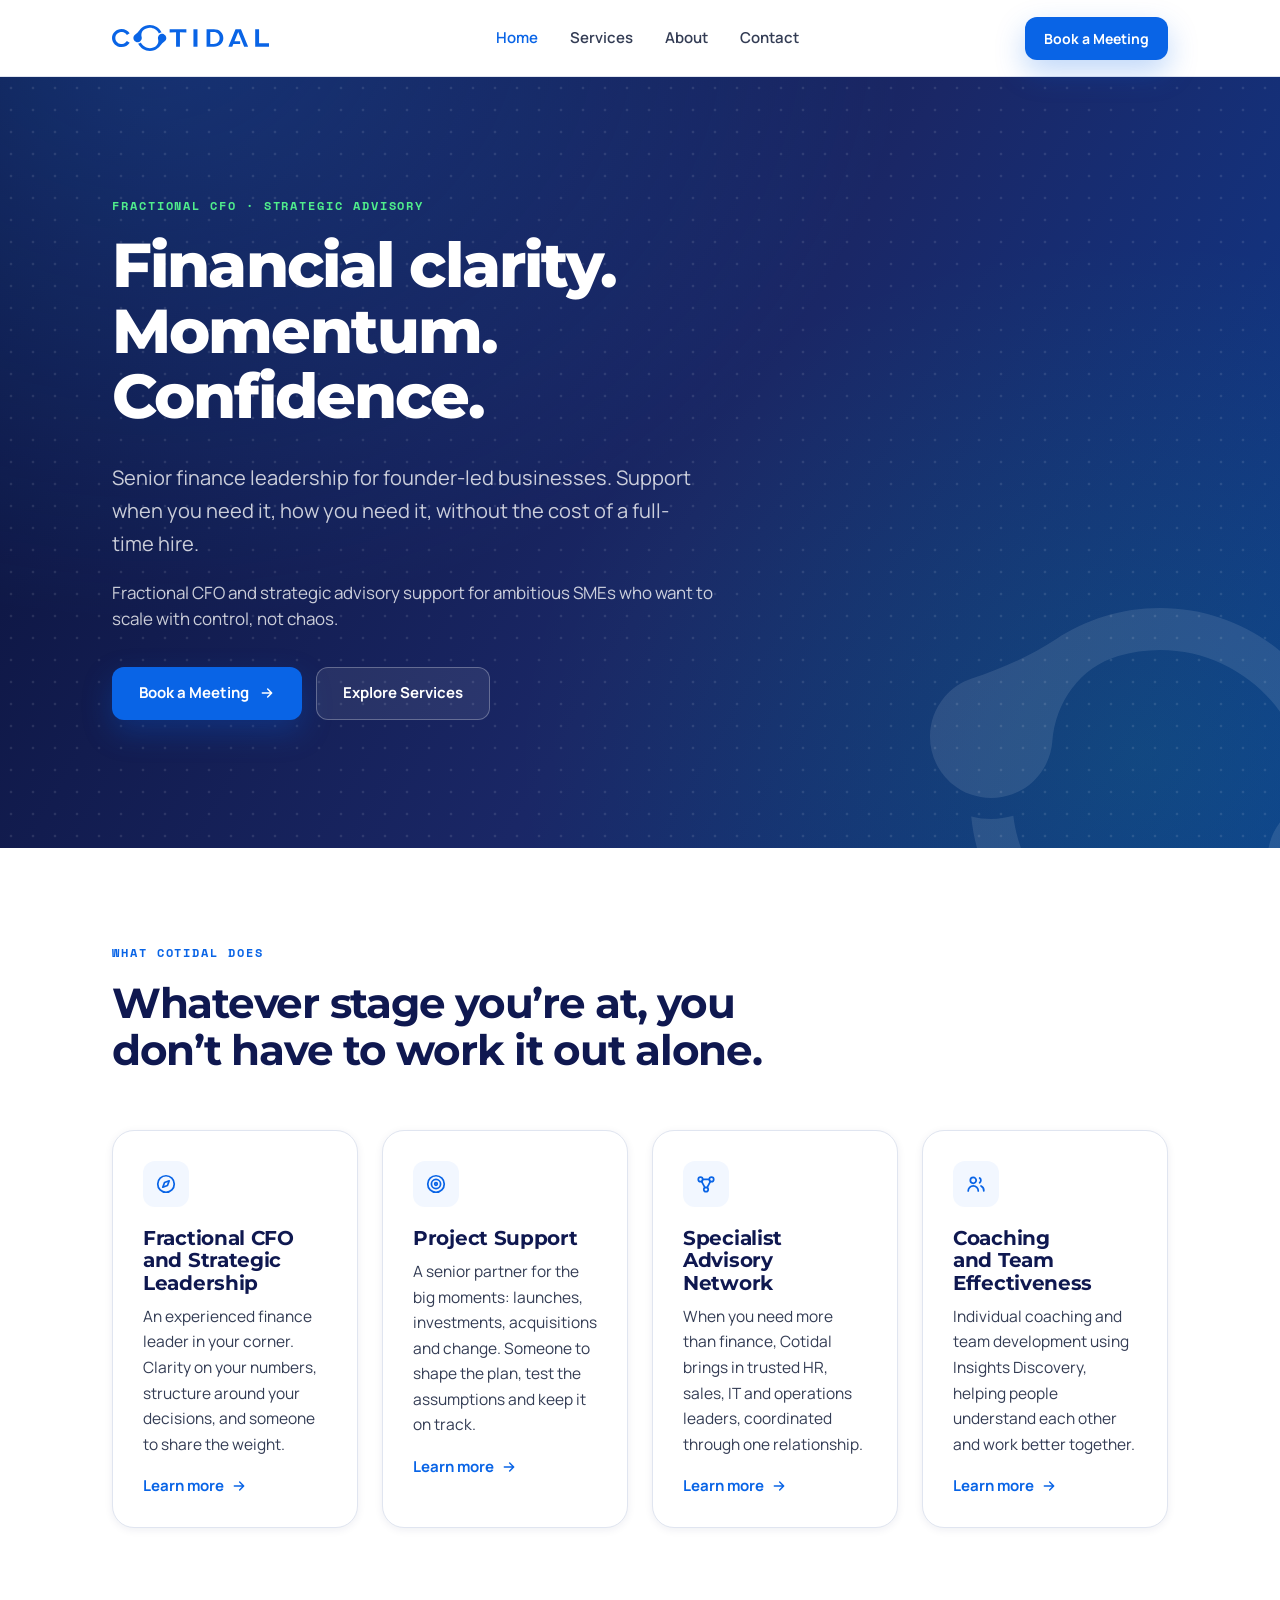
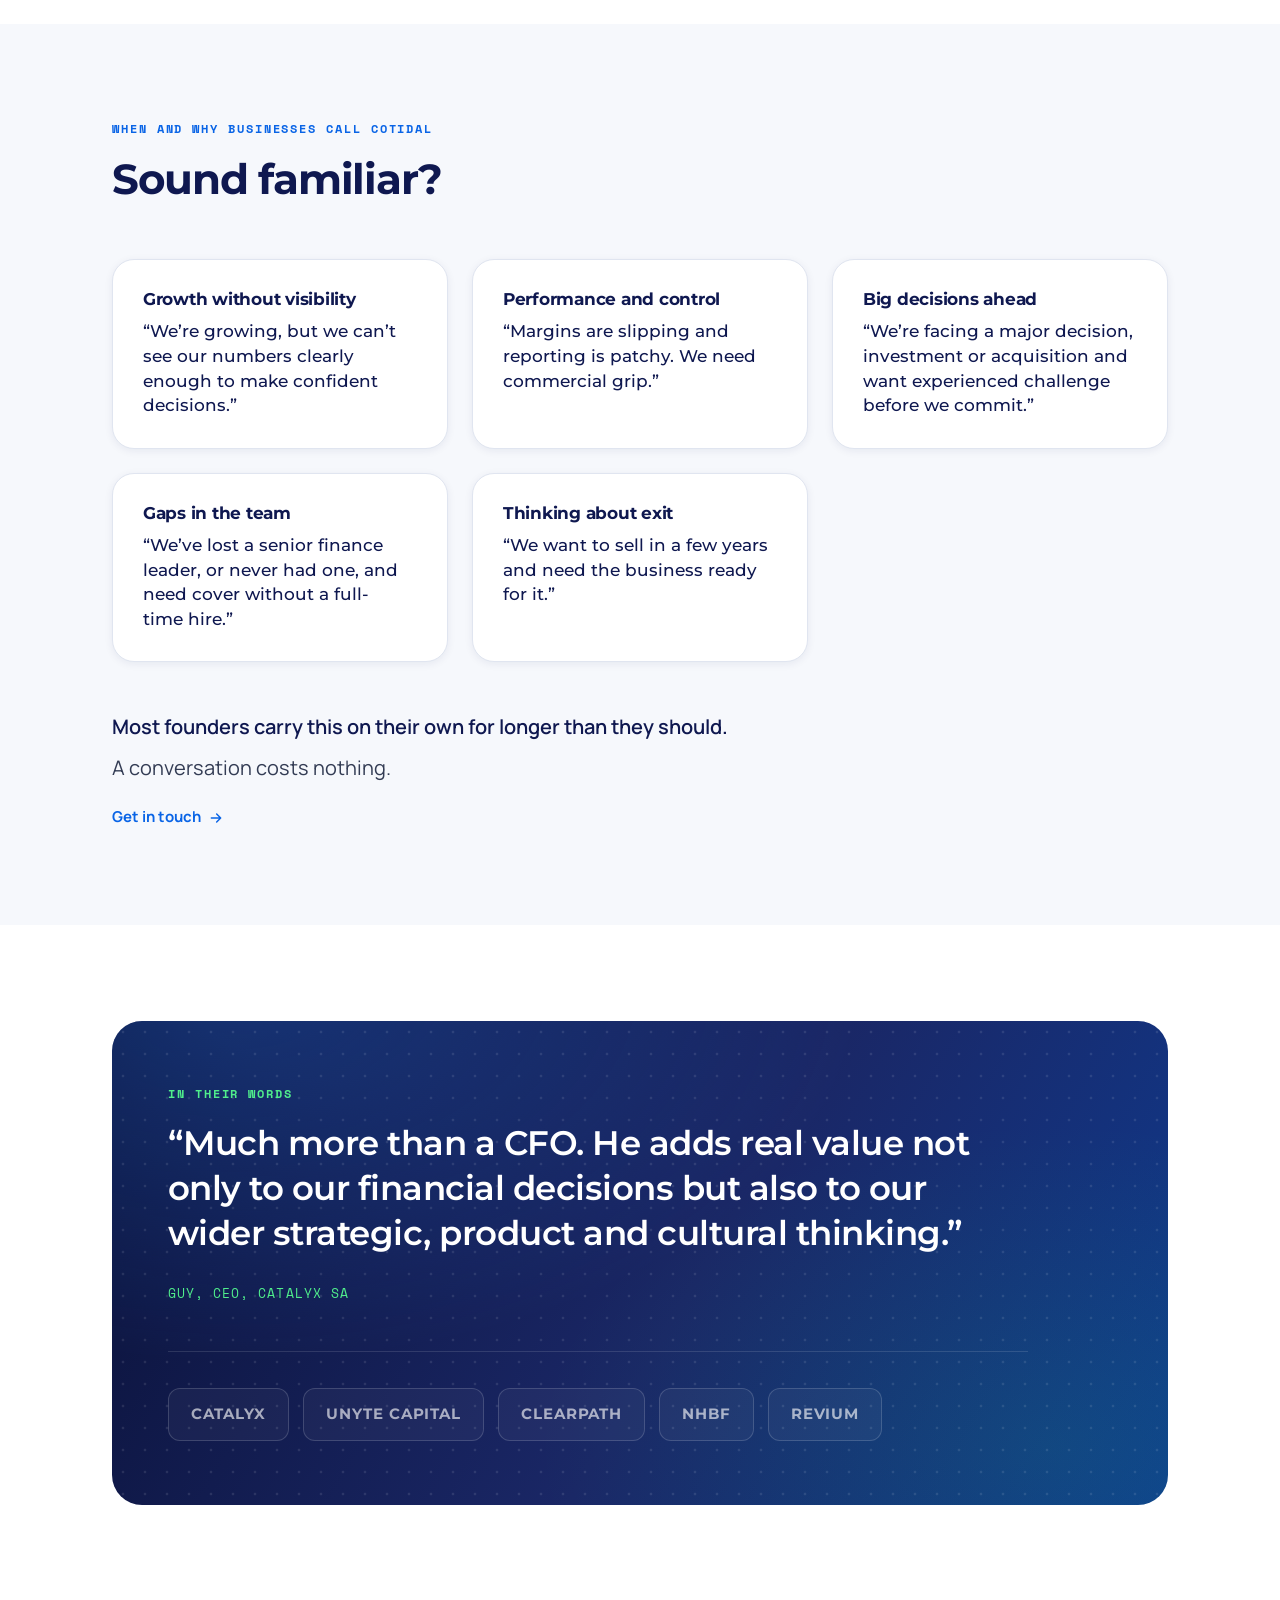
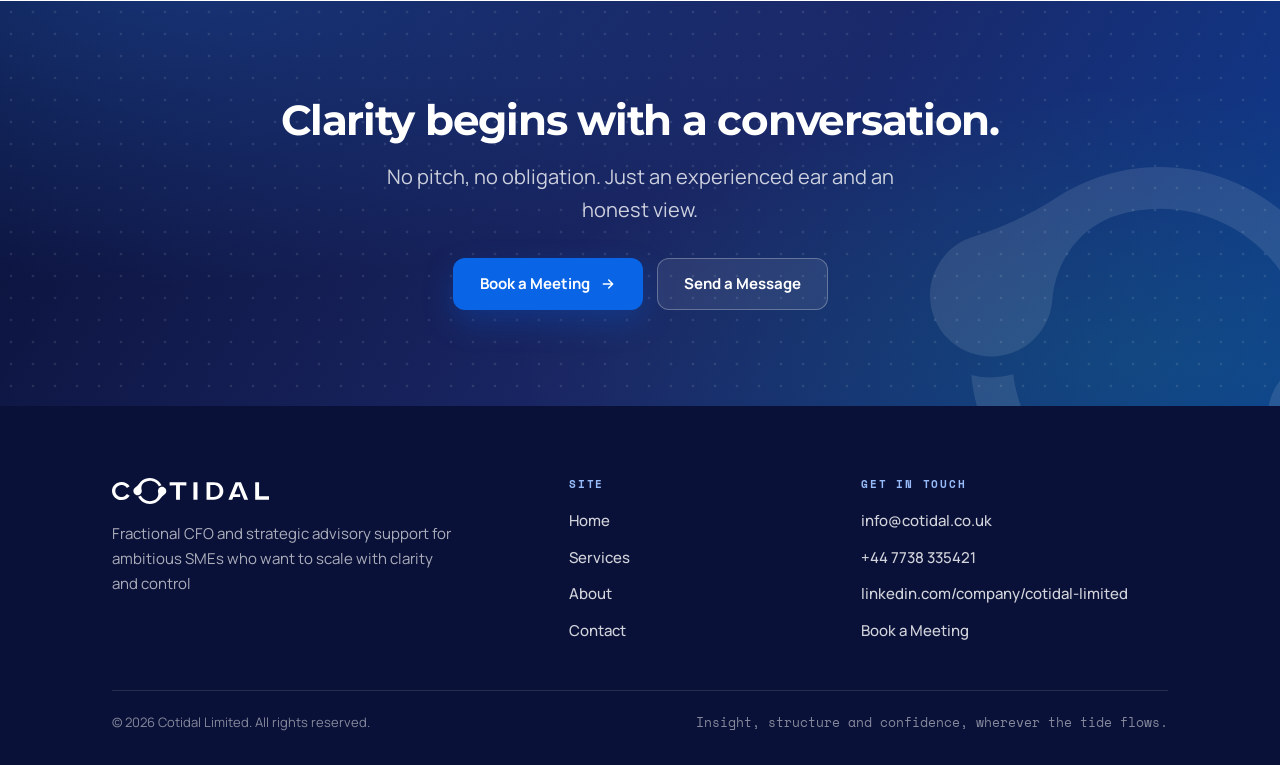
==== index.html @ 0b528269 "Add files via upload Initial site" ====
<!DOCTYPE html>
<html lang="en-GB">
<head>
<meta charset="utf-8">
<meta name="viewport" content="width=device-width, initial-scale=1">
<title>Cotidal | Fractional CFO and strategic advisory for ambitious SMEs</title>
<meta name="description" content="Senior finance leadership for founder-led businesses. Fractional CFO and strategic advisory support, when and how you need it.">
<link rel="icon" href="assets/favicon.png">
<link rel="stylesheet" href="assets/site.css">
</head>
<body>
<header class="nav">
  <div class="nav-inner">
    <a class="nav-logo" href="index.html" aria-label="Cotidal home"><img src="assets/cotidal-horizontal-main.svg" alt="Cotidal"></a>
    <button class="nav-toggle" id="navToggle" aria-label="Menu" aria-expanded="false"><svg viewBox="0 0 24 24" width="22" height="22" fill="none" stroke="currentColor" stroke-width="2" stroke-linecap="round"><path d="M4 7h16M4 12h16M4 17h16"/></svg></button>
    <nav class="nav-links" id="navLinks" data-open="false">
      <a href="index.html" aria-current="page">Home</a>
      <a href="services.html">Services</a>
      <a href="about.html">About</a>
      <a href="contact.html">Contact</a>
    </nav>
    <a class="btn btn-primary btn-sm" href="https://cal.com/tom-fitzgerald-seh8ar" target="_blank" rel="noopener">Book a Meeting</a>
  </div>
</header>
<main>

<section class="tide" style="padding:120px 0 128px">
  <div class="dots-layer"></div>
  <img class="orbit-mark" src="assets/cotidal-icon-whiteout.svg" alt="">
  <div class="wrap on-navy">
    <p class="eyebrow on-navy">FRACTIONAL CFO &middot; STRATEGIC ADVISORY</p>
    <h1 style="max-width:14ch">Financial clarity. Momentum. Confidence.</h1>
    <p class="lead" style="max-width:620px;margin-top:24px">Senior finance leadership for founder-led businesses. Support when you need it, how you need it, without the cost of a full-time hire.</p>
    <p style="max-width:620px;font-size:17px">Fractional CFO and strategic advisory support for ambitious SMEs who want to scale with control, not chaos.</p>
    <div class="btn-row" style="margin-top:36px">
      <a class="btn btn-primary" href="https://cal.com/tom-fitzgerald-seh8ar" target="_blank" rel="noopener">Book a Meeting <svg viewBox="0 0 24 24" width="16" height="16" fill="none" stroke="currentColor" stroke-width="2.2" stroke-linecap="round" stroke-linejoin="round"><path d="M5 12h13M13 6l6 6-6 6"/></svg></a>
      <a class="btn btn-ghost-inverse" href="services.html">Explore Services</a>
    </div>
  </div>
</section>

<section>
  <div class="wrap">
    <div class="section-head">
      <p class="eyebrow">WHAT COTIDAL DOES</p>
      <h2>Whatever stage you&rsquo;re at, you don&rsquo;t have to work it out alone.</h2>
    </div>
    <div class="grid grid-4">
      <article class="card card-hover">
        <div class="icon-badge"><svg viewBox="0 0 24 24" width="22" height="22" fill="none" stroke="currentColor" stroke-width="1.9" stroke-linecap="round" stroke-linejoin="round" ><circle cx="12" cy="12" r="9"/><path d="M15.5 8.5 13.6 13.6 8.5 15.5l1.9-5.1z"/></svg></div>
        <h3>Fractional CFO and Strategic Leadership</h3>
        <p>An experienced finance leader in your corner. Clarity on your numbers, structure around your decisions, and someone to share the weight.</p>
        <a class="textlink" href="services.html#fractional-cfo">Learn more <svg viewBox="0 0 24 24" width="16" height="16" fill="none" stroke="currentColor" stroke-width="2.2" stroke-linecap="round" stroke-linejoin="round"><path d="M5 12h13M13 6l6 6-6 6"/></svg></a>
      </article>
      <article class="card card-hover">
        <div class="icon-badge"><svg viewBox="0 0 24 24" width="22" height="22" fill="none" stroke="currentColor" stroke-width="1.9" stroke-linecap="round" stroke-linejoin="round" ><circle cx="12" cy="12" r="9"/><circle cx="12" cy="12" r="5"/><circle cx="12" cy="12" r="1.4"/></svg></div>
        <h3>Project Support</h3>
        <p>A senior partner for the big moments: launches, investments, acquisitions and change. Someone to shape the plan, test the assumptions and keep it on track.</p>
        <a class="textlink" href="services.html#project-support">Learn more <svg viewBox="0 0 24 24" width="16" height="16" fill="none" stroke="currentColor" stroke-width="2.2" stroke-linecap="round" stroke-linejoin="round"><path d="M5 12h13M13 6l6 6-6 6"/></svg></a>
      </article>
      <article class="card card-hover">
        <div class="icon-badge"><svg viewBox="0 0 24 24" width="22" height="22" fill="none" stroke="currentColor" stroke-width="1.9" stroke-linecap="round" stroke-linejoin="round" ><circle cx="6" cy="7" r="2.4"/><circle cx="18" cy="7" r="2.4"/><circle cx="12" cy="18" r="2.4"/><path d="M8.4 7h7.2M7.2 9.1 10.8 16M16.8 9.1 13.2 16"/></svg></div>
        <h3>Specialist Advisory Network</h3>
        <p>When you need more than finance, Cotidal brings in trusted HR, sales, IT and operations leaders, coordinated through one relationship.</p>
        <a class="textlink" href="services.html#advisory-network">Learn more <svg viewBox="0 0 24 24" width="16" height="16" fill="none" stroke="currentColor" stroke-width="2.2" stroke-linecap="round" stroke-linejoin="round"><path d="M5 12h13M13 6l6 6-6 6"/></svg></a>
      </article>
      <article class="card card-hover">
        <div class="icon-badge"><svg viewBox="0 0 24 24" width="22" height="22" fill="none" stroke="currentColor" stroke-width="1.9" stroke-linecap="round" stroke-linejoin="round" ><circle cx="9" cy="8" r="3.2"/><path d="M3.5 19.5a5.5 5.5 0 0 1 11 0"/><path d="M16 5.4a3.2 3.2 0 0 1 0 5.2M17.5 14.2a5.5 5.5 0 0 1 3 5.3"/></svg></div>
        <h3>Coaching and Team Effectiveness</h3>
        <p>Individual coaching and team development using Insights Discovery, helping people understand each other and work better together.</p>
        <a class="textlink" href="services.html#coaching">Learn more <svg viewBox="0 0 24 24" width="16" height="16" fill="none" stroke="currentColor" stroke-width="2.2" stroke-linecap="round" stroke-linejoin="round"><path d="M5 12h13M13 6l6 6-6 6"/></svg></a>
      </article>
    </div>
  </div>
</section>

<section class="bg-subtle">
  <div class="wrap">
    <div class="section-head">
      <p class="eyebrow">WHEN AND WHY BUSINESSES CALL COTIDAL</p>
      <h2>Sound familiar?</h2>
    </div>
    <div class="grid grid-3">
      <article class="card">
        <h3 style="font-size:17px">Growth without visibility</h3>
        <p style="font-family:var(--font-display);font-weight:500;font-size:17px;line-height:1.45;color:var(--text-strong)">&ldquo;We&rsquo;re growing, but we can&rsquo;t see our numbers clearly enough to make confident decisions.&rdquo;</p>
      </article>
      <article class="card">
        <h3 style="font-size:17px">Performance and control</h3>
        <p style="font-family:var(--font-display);font-weight:500;font-size:17px;line-height:1.45;color:var(--text-strong)">&ldquo;Margins are slipping and reporting is patchy. We need commercial grip.&rdquo;</p>
      </article>
      <article class="card">
        <h3 style="font-size:17px">Big decisions ahead</h3>
        <p style="font-family:var(--font-display);font-weight:500;font-size:17px;line-height:1.45;color:var(--text-strong)">&ldquo;We&rsquo;re facing a major decision, investment or acquisition and want experienced challenge before we commit.&rdquo;</p>
      </article>
      <article class="card">
        <h3 style="font-size:17px">Gaps in the team</h3>
        <p style="font-family:var(--font-display);font-weight:500;font-size:17px;line-height:1.45;color:var(--text-strong)">&ldquo;We&rsquo;ve lost a senior finance leader, or never had one, and need cover without a full-time hire.&rdquo;</p>
      </article>
      <article class="card">
        <h3 style="font-size:17px">Thinking about exit</h3>
        <p style="font-family:var(--font-display);font-weight:500;font-size:17px;line-height:1.45;color:var(--text-strong)">&ldquo;We want to sell in a few years and need the business ready for it.&rdquo;</p>
      </article>
    </div>
    <div style="margin-top:48px;max-width:640px">
      <p class="lead" style="color:var(--text-strong);font-weight:600;margin-bottom:8px">Most founders carry this on their own for longer than they should.</p>
      <p class="lead" style="margin-bottom:20px">A conversation costs nothing.</p>
      <a class="textlink" href="contact.html">Get in touch <svg viewBox="0 0 24 24" width="16" height="16" fill="none" stroke="currentColor" stroke-width="2.2" stroke-linecap="round" stroke-linejoin="round"><path d="M5 12h13M13 6l6 6-6 6"/></svg></a>
    </div>
  </div>
</section>

<section>
  <div class="wrap">
    <div class="tide" style="border-radius:var(--radius-2xl);padding:64px 56px">
      <div class="dots-layer"></div>
      <div class="on-navy" style="max-width:860px">
        <p class="eyebrow on-navy">IN THEIR WORDS</p>
        <blockquote class="quote">&ldquo;Much more than a CFO. He adds real value not only to our financial decisions but also to our wider strategic, product and cultural thinking.&rdquo;</blockquote>
        <p style="font-family:var(--font-mono);font-size:13px;letter-spacing:0.08em;color:var(--green-400);margin:0">GUY, CEO, CATALYX SA</p>
        <div class="logo-row" style="margin-top:48px;padding-top:36px;border-top:1px solid rgba(255,255,255,0.12)">
          <span class="logo-mark">Catalyx</span>
          <span class="logo-mark">Unyte Capital</span>
          <span class="logo-mark">Clearpath</span>
          <span class="logo-mark">NHBF</span>
          <span class="logo-mark">Revium</span>
        </div>
      </div>
    </div>
  </div>
</section>

<section class="tide">
  <div class="dots-layer"></div>
  <img class="orbit-mark" src="assets/cotidal-icon-whiteout.svg" alt="">
  <div class="wrap on-navy" style="text-align:center;max-width:820px">
    <h2 style="margin-bottom:16px">Clarity begins with a conversation.</h2>
    <p class="lead" style="margin:0 auto 32px;max-width:620px">No pitch, no obligation. Just an experienced ear and an honest view.</p>
    <div class="btn-row" style="justify-content:center"><a class="btn btn-primary" href="https://cal.com/tom-fitzgerald-seh8ar" target="_blank" rel="noopener">Book a Meeting <svg viewBox="0 0 24 24" width="16" height="16" fill="none" stroke="currentColor" stroke-width="2.2" stroke-linecap="round" stroke-linejoin="round"><path d="M5 12h13M13 6l6 6-6 6"/></svg></a><a class="btn btn-ghost-inverse" href="contact.html">Send a Message</a></div>
  </div>
</section>

</main>
<footer class="footer">
  <div class="wrap">
    <div class="footer-grid">
      <div>
        <img class="logo" src="assets/cotidal-horizontal-whiteout.svg" alt="Cotidal">
        <p style="margin-top:18px">Fractional CFO and strategic advisory support for ambitious SMEs who want to scale with clarity and control</p>
      </div>
      <div>
        <h4>Site</h4>
        <ul>
          <li><a href="index.html">Home</a></li>
          <li><a href="services.html">Services</a></li>
          <li><a href="about.html">About</a></li>
          <li><a href="contact.html">Contact</a></li>
        </ul>
      </div>
      <div>
        <h4>Get in touch</h4>
        <ul>
          <li><a href="mailto:info@cotidal.co.uk">info@cotidal.co.uk</a></li>
          <li><a href="tel:+447738335421">+44 7738 335421</a></li>
          <li><a href="https://www.linkedin.com/company/cotidal-limited" target="_blank" rel="noopener">linkedin.com/company/cotidal-limited</a></li>
          <li><a href="https://cal.com/tom-fitzgerald-seh8ar" target="_blank" rel="noopener">Book a Meeting</a></li>
        </ul>
      </div>
    </div>
    <div class="footer-base">
      <span>&copy; 2026 Cotidal Limited. All rights reserved.</span>
      <span class="mono">Insight, structure and confidence, wherever the tide flows.</span>
    </div>
  </div>
</footer>
<script src="assets/site.js"></script>
</body>
</html>
---- assets/site.css ----
/* Cotidal marketing site — built on the Cotidal Design System tokens */
@import url('./tokens/fonts.css');
@import url('./tokens/colors.css');
@import url('./tokens/typography.css');
@import url('./tokens/spacing.css');
@import url('./tokens/base.css');

html { scroll-behavior: smooth; scroll-padding-top: 96px; }
body { background: var(--color-bg); }
img { max-width: 100%; display: block; }

.wrap { max-width: var(--container-lg); margin: 0 auto; padding: 0 32px; }
.wrap-md { max-width: var(--container-md); margin: 0 auto; padding: 0 32px; }

section { padding: 96px 0; }
section.tight { padding: 72px 0; }
.bg-subtle { background: var(--color-bg-subtle); }
.bg-muted { background: var(--surface-muted); }

/* ---------- Type ---------- */
.eyebrow {
  font-family: var(--font-mono);
  font-size: var(--text-xs);
  font-weight: 700;
  letter-spacing: var(--tracking-eyebrow);
  text-transform: uppercase;
  color: var(--primary);
  margin: 0 0 18px;
}
.eyebrow.on-navy { color: var(--green-400); }
h1 { font-size: clamp(38px, 5.2vw, 62px); letter-spacing: var(--tracking-tighter); line-height: 1.06; }
h2 { font-size: clamp(30px, 3.4vw, 42px); letter-spacing: var(--tracking-tighter); }
h3 { font-size: var(--text-xl); }
.lead { font-size: var(--text-lg); line-height: var(--leading-relaxed); color: var(--text-body); }
.muted { color: var(--text-muted); }
.on-navy { color: var(--text-inverse); }
.on-navy h1, .on-navy h2, .on-navy h3 { color: var(--text-inverse); }
.on-navy p { color: rgba(255,255,255,0.78); }
.section-head { max-width: 720px; margin-bottom: 56px; }

/* ---------- Buttons ---------- */
.btn {
  display: inline-flex; align-items: center; justify-content: center; gap: 10px;
  font-family: var(--font-sans); font-size: 15px; font-weight: 700;
  padding: 14px 26px; border-radius: var(--radius-md);
  border: 1px solid transparent; cursor: pointer; text-decoration: none;
  transition: background var(--dur-base) var(--ease-out),
              color var(--dur-base) var(--ease-out),
              box-shadow var(--dur-base) var(--ease-out),
              transform var(--dur-base) var(--ease-out);
}
.btn:hover { text-decoration: none; }
.btn-primary { background: var(--primary); color: #fff; box-shadow: var(--shadow-brand); }
.btn-primary:hover { background: var(--primary-hover); transform: translateY(-1px); }
.btn-primary:active { background: var(--primary-press); transform: translateY(0); box-shadow: var(--shadow-sm); }
.btn-outline { background: transparent; color: var(--primary); border-color: var(--border-strong); }
.btn-outline:hover { background: var(--primary-soft); border-color: var(--border-brand); }
.btn-ghost-inverse { background: rgba(255,255,255,0.08); color: #fff; border-color: rgba(255,255,255,0.28); }
.btn-ghost-inverse:hover { background: rgba(255,255,255,0.16); }
.btn-sm { padding: 10px 18px; font-size: 14px; }
.btn-row { display: flex; flex-wrap: wrap; gap: 14px; }

.textlink { color: var(--primary); font-weight: 700; font-size: 15px; display: inline-flex; align-items: center; gap: 7px; }
.textlink svg { transition: transform var(--dur-base) var(--ease-out); }
.textlink:hover { text-decoration: none; }
.textlink:hover svg { transform: translateX(3px); }

/* ---------- Navy surfaces ---------- */
.tide {
  position: relative; overflow: hidden;
  background: var(--gradient-tide); color: var(--text-inverse);
}
.tide::before {
  content: ""; position: absolute; inset: -40% -10% auto -30%; height: 160%;
  background:
    radial-gradient(60% 70% at 30% 20%, rgba(45,123,240,0.30), transparent 70%),
    radial-gradient(50% 60% at 85% 80%, rgba(23,232,105,0.10), transparent 70%);
  pointer-events: none;
}
.tide > * { position: relative; z-index: 1; }
.dots-layer {
  position: absolute; inset: 0; color: #fff; pointer-events: none;
  background-image: radial-gradient(currentColor 1.5px, transparent 1.6px);
  background-size: 22px 22px; opacity: 0.10;
}
.orbit-mark {
  position: absolute; pointer-events: none; opacity: 0.10;
  right: -110px; bottom: -140px; width: 460px;
}

/* ---------- Nav ---------- */
.nav {
  position: sticky; top: 0; z-index: 60;
  background: rgba(255,255,255,0.86);
  backdrop-filter: blur(14px); -webkit-backdrop-filter: blur(14px);
  border-bottom: 1px solid var(--border);
}
.nav-inner {
  max-width: var(--container-lg); margin: 0 auto; padding: 0 32px;
  height: 76px; display: flex; align-items: center; justify-content: space-between; gap: 24px;
}
.nav-logo img { height: 26px; width: auto; }
.nav-links { display: flex; align-items: center; gap: 32px; }
.nav-links a {
  color: var(--text-body); font-weight: 600; font-size: 15px; text-decoration: none;
  transition: color var(--dur-base) var(--ease-out);
}
.nav-links a:hover { color: var(--primary); text-decoration: none; }
.nav-links a[aria-current="page"] { color: var(--primary); }
.nav-toggle {
  display: none; background: none; border: 1px solid var(--border-strong);
  border-radius: var(--radius-sm); padding: 8px; cursor: pointer; color: var(--text-strong);
}

/* ---------- Cards ---------- */
.card {
  background: var(--surface-card); border: 1px solid var(--border);
  border-radius: var(--radius-xl); padding: 30px;
  box-shadow: var(--shadow-sm);
  transition: box-shadow var(--dur-base) var(--ease-out), transform var(--dur-base) var(--ease-out);
}
.card-hover:hover { box-shadow: var(--shadow-lg); transform: translateY(-3px); }
.card h3 { margin-bottom: 10px; font-size: var(--text-lg); }
.card p { color: var(--text-body); font-size: 15.5px; line-height: var(--leading-relaxed); }
.card p:last-child { margin-bottom: 0; }
.card-navy {
  background: rgba(255,255,255,0.06); border: 1px solid var(--border-inverse);
  box-shadow: none; color: var(--text-inverse);
}

.icon-badge {
  width: 46px; height: 46px; border-radius: var(--radius-md);
  background: var(--primary-soft); color: var(--primary);
  display: flex; align-items: center; justify-content: center; margin-bottom: 20px;
}

.grid { display: grid; gap: 24px; }
.grid-2 { grid-template-columns: repeat(2, 1fr); }
.grid-3 { grid-template-columns: repeat(3, 1fr); }
.grid-4 { grid-template-columns: repeat(4, 1fr); }

/* ---------- Service detail blocks ---------- */
.svc {
  display: grid; grid-template-columns: 1.05fr 0.95fr;
  gap: 64px; align-items: center; padding: 72px 0;
  border-top: 1px solid var(--border);
}
.svc:first-of-type { border-top: 0; padding-top: 0; }
.svc.flip .svc-text { order: 2; }
.svc-detail { margin-top: 28px; }
.svc-detail dt {
  font-family: var(--font-mono); font-size: var(--text-xs); font-weight: 700;
  letter-spacing: var(--tracking-eyebrow); text-transform: uppercase;
  color: var(--text-muted); margin-bottom: 8px;
}
.svc-detail dd { margin: 0 0 22px; color: var(--text-body); line-height: var(--leading-relaxed); }
.svc-detail dd:last-child { margin-bottom: 0; }

.svc-art {
  position: relative; border-radius: var(--radius-2xl); overflow: hidden;
  min-height: 380px; background: var(--gradient-tide);
  display: flex; align-items: center; justify-content: center;
}

/* ---------- Steps ---------- */
.step-num {
  font-family: var(--font-mono); font-size: 13px; font-weight: 700;
  letter-spacing: var(--tracking-eyebrow); color: var(--primary);
  display: flex; align-items: center; gap: 12px; margin-bottom: 18px;
}
.step-num::after { content: ""; flex: 1; height: 1px; background: var(--border); }

/* ---------- Quote ---------- */
.quote {
  font-family: var(--font-display); font-weight: 600;
  font-size: clamp(24px, 3vw, 34px); line-height: 1.32;
  letter-spacing: var(--tracking-tight); color: var(--text-inverse);
  margin: 0 0 28px; text-wrap: pretty;
}
.logo-row {
  display: flex; flex-wrap: wrap; align-items: center; gap: 14px;
}
.logo-mark {
  font-family: var(--font-display); font-weight: 700; font-size: 15px;
  letter-spacing: 0.06em; text-transform: uppercase;
  color: rgba(255,255,255,0.62);
  border: 1px solid rgba(255,255,255,0.16); border-radius: var(--radius-md);
  padding: 14px 22px; background: rgba(255,255,255,0.04);
}

/* ---------- Case studies ---------- */
.case dt {
  font-family: var(--font-mono); font-size: 11px; font-weight: 700;
  letter-spacing: var(--tracking-eyebrow); text-transform: uppercase;
  color: var(--text-muted); margin-bottom: 6px;
}
.case dd { margin: 0 0 18px; font-size: 15.5px; line-height: var(--leading-relaxed); }
.case dd:last-child { margin-bottom: 0; }
.case .outcome { color: var(--text-strong); font-weight: 600; }

/* ---------- Forms ---------- */
.field { display: flex; flex-direction: column; gap: 8px; }
.field label { font-size: 14px; font-weight: 700; color: var(--text-strong); }
.field input, .field textarea {
  font-family: var(--font-sans); font-size: 15px; color: var(--text-strong);
  background: #fff; border: 1px solid var(--border-strong);
  border-radius: var(--radius-md); padding: 13px 15px; width: 100%;
  transition: border-color var(--dur-base) var(--ease-out), box-shadow var(--dur-base) var(--ease-out);
}
.field input:focus, .field textarea:focus {
  outline: none; border-color: var(--primary); box-shadow: var(--shadow-focus);
}
.field textarea { resize: vertical; min-height: 150px; }

.contact-list { list-style: none; margin: 0; padding: 0; display: flex; flex-direction: column; gap: 4px; }
.contact-list li { display: flex; gap: 16px; align-items: flex-start; padding: 18px 0; border-bottom: 1px solid var(--border); }
.contact-list .label { font-family: var(--font-mono); font-size: 11px; font-weight: 700; letter-spacing: var(--tracking-eyebrow); text-transform: uppercase; color: var(--text-muted); margin-bottom: 4px; }
.contact-list a, .contact-list span.val { font-size: 16px; font-weight: 600; color: var(--text-strong); }
.contact-list a:hover { color: var(--primary); text-decoration: none; }

/* ---------- Footer ---------- */
.footer { background: var(--navy-900); color: var(--text-inverse); padding: 72px 0 32px; }
.footer-grid { display: grid; grid-template-columns: 1.7fr 1fr 1.3fr; gap: 56px; }
.footer img.logo { height: 26px; width: auto; }
.footer p { color: rgba(255,255,255,0.66); font-size: 15px; line-height: var(--leading-relaxed); max-width: 340px; }
.footer h4 {
  font-family: var(--font-mono); font-size: 11px; font-weight: 700;
  letter-spacing: var(--tracking-eyebrow); text-transform: uppercase;
  color: var(--blue-300); margin: 0 0 18px;
}
.footer ul { list-style: none; margin: 0; padding: 0; display: flex; flex-direction: column; gap: 12px; }
.footer a { color: rgba(255,255,255,0.82); font-size: 15px; font-weight: 500; text-decoration: none; }
.footer a:hover { color: #fff; text-decoration: none; }
.footer-base {
  margin-top: 48px; padding-top: 22px; border-top: 1px solid rgba(255,255,255,0.12);
  display: flex; flex-wrap: wrap; gap: 12px; justify-content: space-between;
  color: rgba(255,255,255,0.5); font-size: 13px;
}
.footer-base .mono { font-family: var(--font-mono); }

/* ---------- Responsive ---------- */
@media (max-width: 960px) {
  section { padding: 72px 0; }
  .wrap, .wrap-md, .nav-inner { padding: 0 22px; }
  .grid-4 { grid-template-columns: repeat(2, 1fr); }
  .grid-3 { grid-template-columns: repeat(2, 1fr); }
  .svc { grid-template-columns: 1fr; gap: 32px; padding: 56px 0; }
  .svc.flip .svc-text { order: 0; }
  .svc-art { min-height: 240px; }
  .footer-grid { grid-template-columns: 1fr 1fr; gap: 36px; }
}
@media (max-width: 700px) {
  section { padding: 60px 0; }
  .grid-4, .grid-3, .grid-2 { grid-template-columns: 1fr; }
  .nav-links {
    position: absolute; top: 76px; left: 0; right: 0;
    flex-direction: column; align-items: flex-start; gap: 0;
    background: #fff; border-bottom: 1px solid var(--border);
    padding: 8px 22px 18px; box-shadow: var(--shadow-md);
  }
  .nav-links a { padding: 14px 0; width: 100%; border-bottom: 1px solid var(--border); }
  .nav-links[data-open="false"] { display: none; }
  .nav-toggle { display: flex; }
  .nav .btn { display: none; }
  .footer-grid { grid-template-columns: 1fr; }
  .orbit-mark { width: 300px; right: -80px; bottom: -100px; }
}
@media (prefers-reduced-motion: reduce) {
  * { animation: none !important; transition: none !important; }
  html { scroll-behavior: auto; }
}
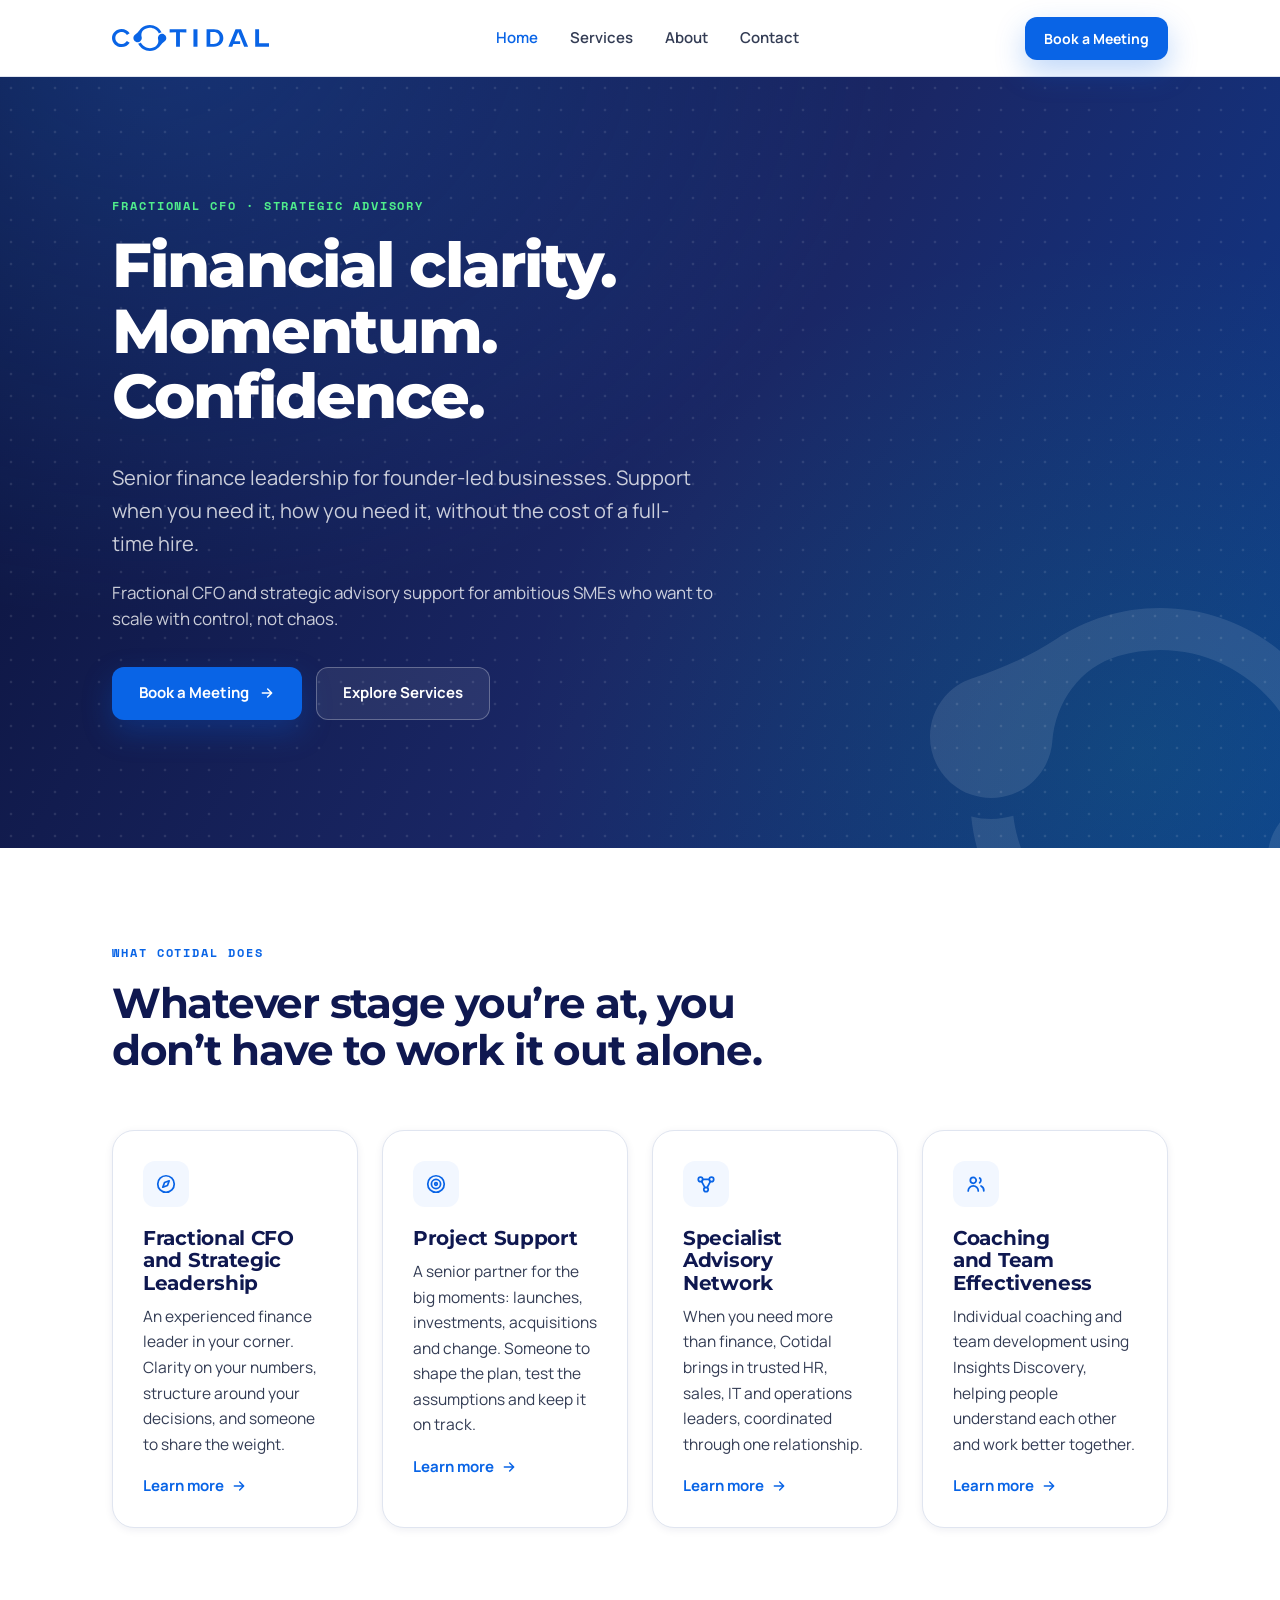
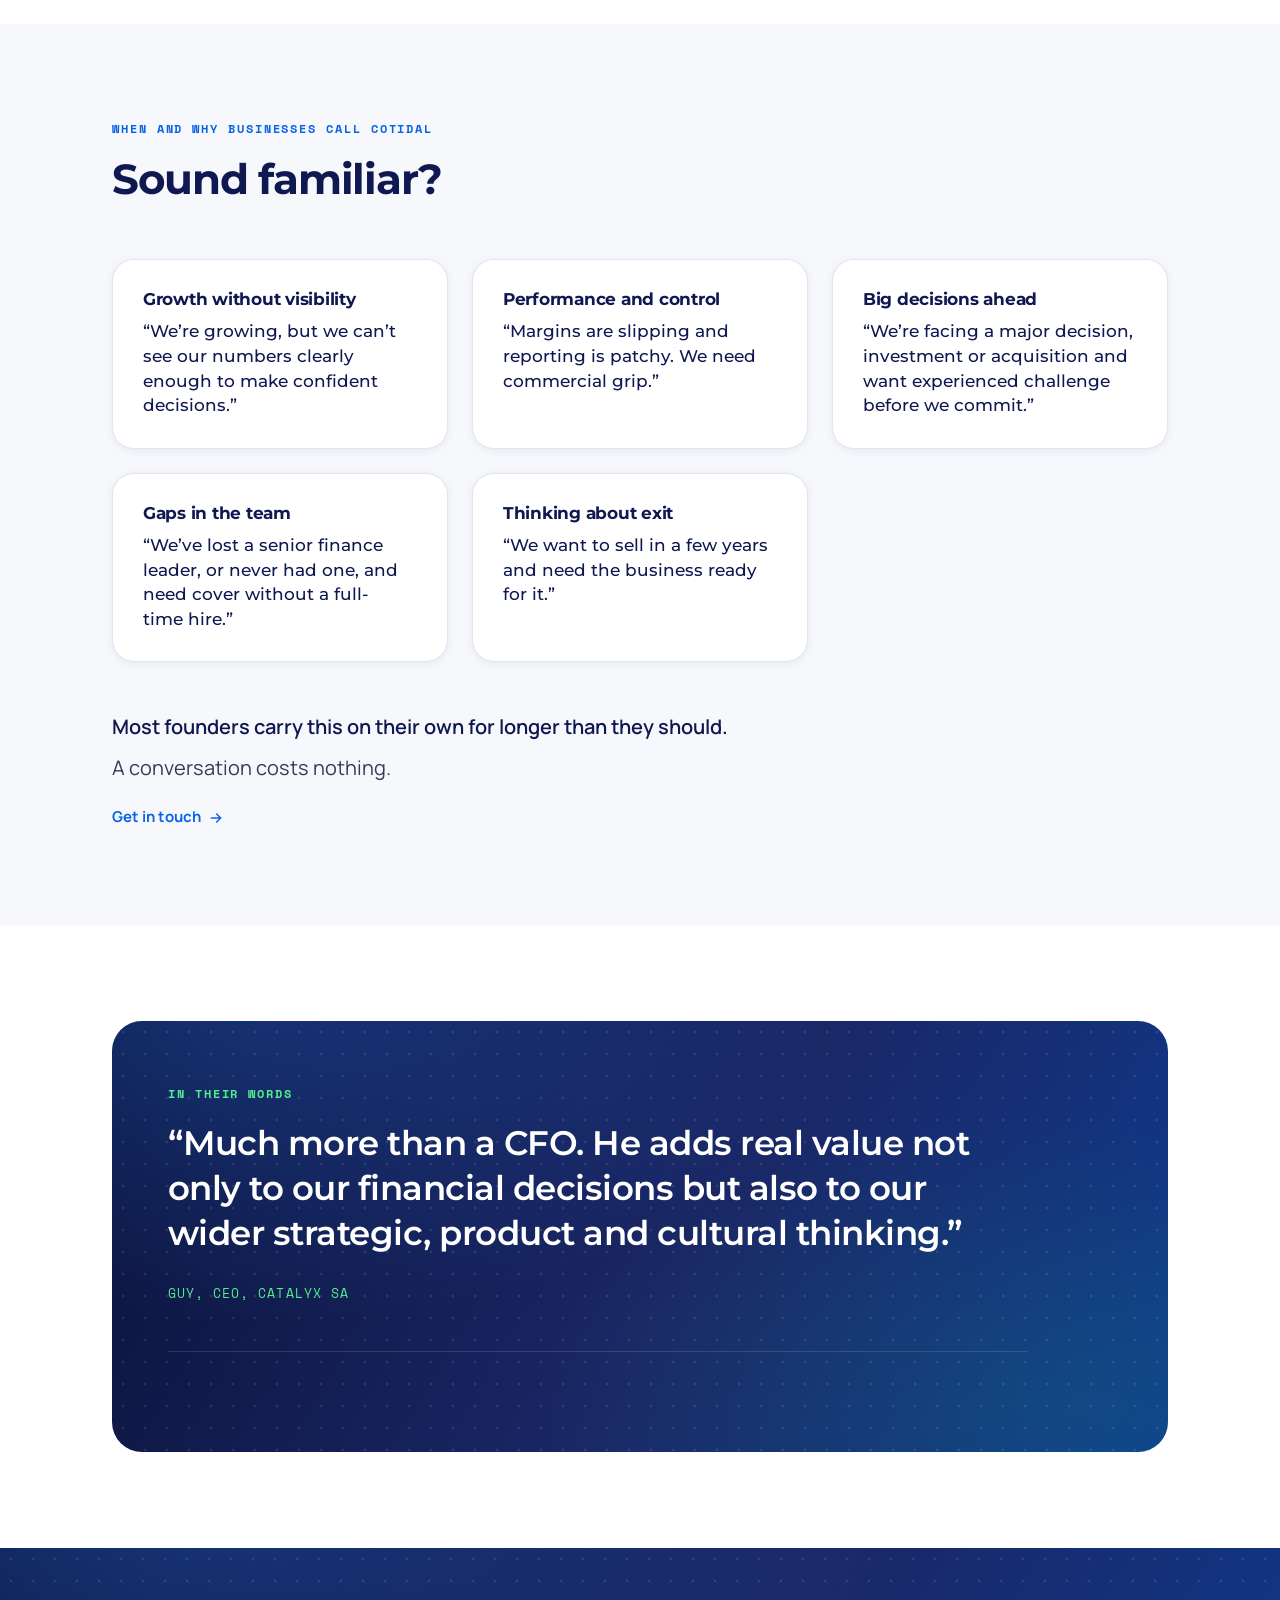
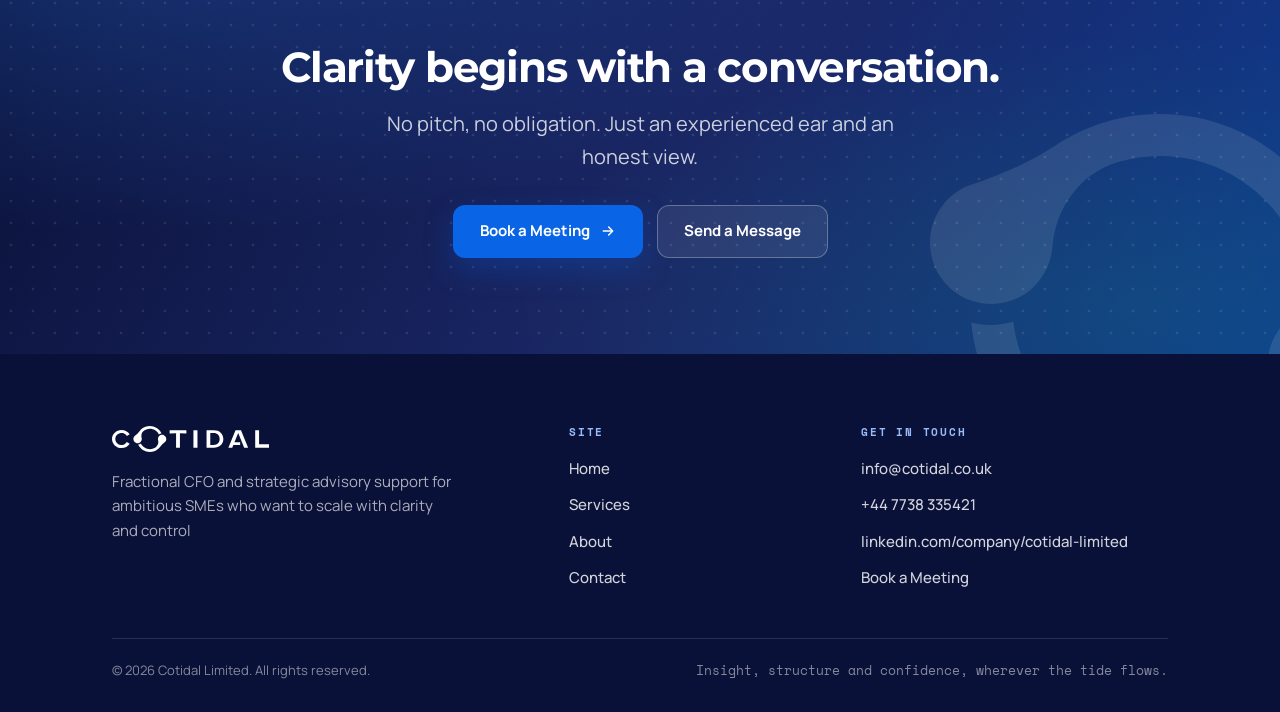
==== commit 527fd330: "Update index.html" ====
--- a/index.html
+++ b/index.html
@@ -119,11 +119,6 @@
         <blockquote class="quote">&ldquo;Much more than a CFO. He adds real value not only to our financial decisions but also to our wider strategic, product and cultural thinking.&rdquo;</blockquote>
         <p style="font-family:var(--font-mono);font-size:13px;letter-spacing:0.08em;color:var(--green-400);margin:0">GUY, CEO, CATALYX SA</p>
         <div class="logo-row" style="margin-top:48px;padding-top:36px;border-top:1px solid rgba(255,255,255,0.12)">
-          <span class="logo-mark">Catalyx</span>
-          <span class="logo-mark">Unyte Capital</span>
-          <span class="logo-mark">Clearpath</span>
-          <span class="logo-mark">NHBF</span>
-          <span class="logo-mark">Revium</span>
         </div>
       </div>
     </div>
